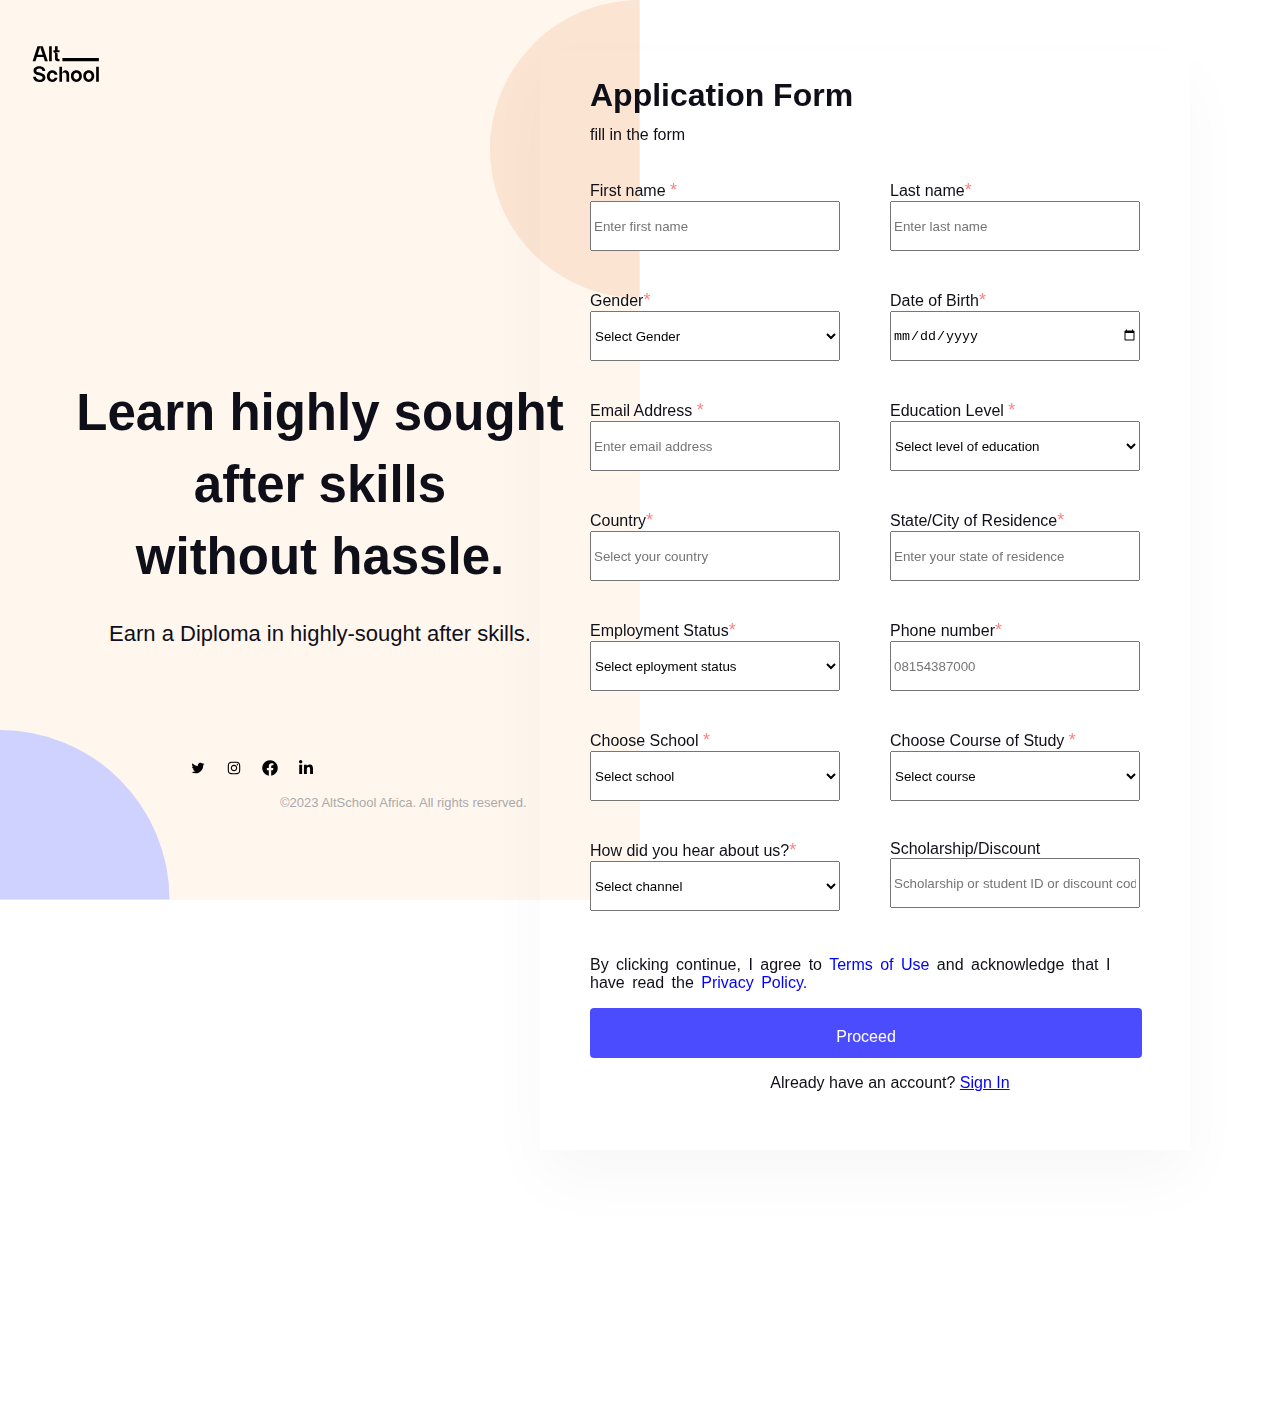
==== altschoolform.html @ 80c12e1e "final commit" ====
<html lang="en">
  <head>
    <meta charset="UTF-8" />
    <meta name="viewport" content="width=device-width, initial-scale=1.0" />
    <title>Document</title>
    <link rel="stylesheet" href="/style.css" />
  </head>
  <body>
    <div class="wrapper">
      <section class="firstdiv">
        <svg
          class="firstcircle"
          width="150"
          height="298"
          fill="none"
          xmlns="http://www.w3.org/2000/svg">
          <path
            d="M149.5 0C109.85 0 71.824 15.698 43.787 43.641 15.751 71.584 0 109.483 0 149c0 39.517 15.75 77.416 43.788 105.359C71.823 282.302 109.85 298 149.5 298V0Z"
            fill="#FBE4D1"></path>
        </svg>
        <svg
          class="secondcircle"
          width="170"
          height="170"
          fill="none"
          xmlns="http://www.w3.org/2000/svg"
        >
          <path
            fill-rule="evenodd"
            clip-rule="evenodd"
            d="M119.855 49.645A169.502 169.502 0 0 1 169.5 169.5H0V0a169.502 169.502 0 0 1 119.855 49.645Z"
            fill="#CFD1FF"
          ></path>
        </svg>
        <div class="logo">
          <a href="https://altschoolafrica.com" rel="noreferrer"
            ><svg
              width="80"
              height="80"
              fill="none"
              xmlns="http://www.w3.org/2000/svg">
              <path
                d="M17.835 21.207h-5.413L7.61 36.222h2.9l1.332-4.124h6.66l1.396 4.124h2.9l-4.962-15.015Zm-5.22 8.506 2.514-7.755 2.578 7.755h-5.091Zm14.152 6.53V21.208h-2.664v15.037h2.663Zm5.871-11.084v-3.952h-2.663v3.952h-1.611v2.084h.257s1.354 0 1.354 1.482v4.79a2.718 2.718 0 0 0 2.728 2.729h1.826V33.88h-1.053a.853.853 0 0 1-.838-.838v-4.124c0-1.59-3.372-1.676-3.93-1.676h5.82v-2.084h-1.89ZM16.074 47.945s-2.879-.666-2.964-.687c-.967-.258-1.783-.73-1.783-1.719 0-1.074 1.31-1.955 2.964-1.955 2.02 0 3.158 1.246 3.158 2.47h2.814c0-2.62-2.04-4.833-5.972-4.833-3.33 0-5.778 1.783-5.778 4.34 0 2.642 1.675 3.91 4.124 4.468 0 0 2.9.666 2.964.687 1.117.28 2.041.838 2.041 1.934 0 1.353-1.675 2.212-3.437 2.062-2.384-.194-3.265-1.762-3.265-2.879H8.147c0 2.45 2.041 5.156 6.101 5.263 3.05.065 6.208-1.61 6.208-4.446 0-2.621-1.804-4.082-4.382-4.705Zm11.227 6.638c-1.697 0-2.599-1.611-2.599-3.459 0-1.869 1.117-3.458 2.578-3.458 1.16 0 2.083.86 2.406 2.04h2.878c-.472-2.77-2.685-4.403-5.306-4.403-2.943 0-5.499 2.578-5.348 6.165.128 3.351 2.534 5.456 5.413 5.456 2.685 0 4.683-1.782 5.198-4.21h-2.964c-.236.967-1.096 1.869-2.256 1.869Zm9.745-4.425v.064-.064Zm3.05-4.812c-1.632.129-3.029 1.826-3.05 4.812.021-1.483.687-2.556 2.212-2.556 1.676 0 2.213 1.245 2.213 2.62v6.466h2.685V49.32c0-2.578-2.127-4.124-4.06-3.974Zm-5.714-3.695v15.037h2.664V41.651h-2.664Zm17.004 3.652c-2.857 0-5.478 2.127-5.478 5.821 0 3.695 2.578 5.779 5.478 5.8 2.921-.021 5.5-2.126 5.5-5.8 0-3.694-2.643-5.821-5.5-5.821Zm0 9.259c-1.418 0-2.793-1.118-2.793-3.438 0-2.19 1.354-3.437 2.793-3.458 1.46.021 2.814 1.289 2.814 3.458 0 2.32-1.375 3.438-2.814 3.438Zm12.377-9.26c-2.857 0-5.478 2.128-5.478 5.822 0 3.695 2.578 5.779 5.478 5.8 2.922-.021 5.5-2.126 5.5-5.8 0-3.694-2.643-5.821-5.5-5.821Zm0 9.26c-1.418 0-2.792-1.118-2.792-3.438 0-2.19 1.353-3.437 2.792-3.458 1.46.021 2.814 1.289 2.814 3.458 0 2.32-1.375 3.438-2.814 3.438Zm10.057 2.126V41.651h-2.664v15.037h2.664ZM73.852 32.963H37.407v3.26h36.445v-3.26Z"
                fill="#000"
              ></path></svg></a>
        </div>
        <div>
          <h1 class="firstheader">
            Learn highly sought <br />
            after skills <br />
            without hassle.
          </h1>
          <p class="firstpara">
            Earn a Diploma in highly-sought after skills.
          </p>
        </div>
        <div id="contact">
          <section><a href="https://twitter.com/altschoolafrica"><svg stroke="currentColor" fill="currentColor" stroke-width="0" viewBox="0 0 1024 1024" height="1em" width="1em" xmlns="http://www.w3.org/2000/svg"><path d="M928 254.3c-30.6 13.2-63.9 22.7-98.2 26.4a170.1 170.1 0 0 0 75-94 336.64 336.64 0 0 1-108.2 41.2A170.1 170.1 0 0 0 672 174c-94.5 0-170.5 76.6-170.5 170.6 0 13.2 1.6 26.4 4.2 39.1-141.5-7.4-267.7-75-351.6-178.5a169.32 169.32 0 0 0-23.2 86.1c0 59.2 30.1 111.4 76 142.1a172 172 0 0 1-77.1-21.7v2.1c0 82.9 58.6 151.6 136.7 167.4a180.6 180.6 0 0 1-44.9 5.8c-11.1 0-21.6-1.1-32.2-2.6C211 652 273.9 701.1 348.8 702.7c-58.6 45.9-132 72.9-211.7 72.9-14.3 0-27.5-.5-41.2-2.1C171.5 822 261.2 850 357.8 850 671.4 850 843 590.2 843 364.7c0-7.4 0-14.8-.5-22.2 33.2-24.3 62.3-54.4 85.5-88.2z"></path></svg></a><a href="https://instagram.com/altschoolafrica"><svg stroke="currentColor" fill="currentColor" stroke-width="0" viewBox="0 0 1024 1024" height="1em" width="1em" xmlns="http://www.w3.org/2000/svg"><path d="M512 306.9c-113.5 0-205.1 91.6-205.1 205.1S398.5 717.1 512 717.1 717.1 625.5 717.1 512 625.5 306.9 512 306.9zm0 338.4c-73.4 0-133.3-59.9-133.3-133.3S438.6 378.7 512 378.7 645.3 438.6 645.3 512 585.4 645.3 512 645.3zm213.5-394.6c-26.5 0-47.9 21.4-47.9 47.9s21.4 47.9 47.9 47.9 47.9-21.3 47.9-47.9a47.84 47.84 0 0 0-47.9-47.9zM911.8 512c0-55.2.5-109.9-2.6-165-3.1-64-17.7-120.8-64.5-167.6-46.9-46.9-103.6-61.4-167.6-64.5-55.2-3.1-109.9-2.6-165-2.6-55.2 0-109.9-.5-165 2.6-64 3.1-120.8 17.7-167.6 64.5C132.6 226.3 118.1 283 115 347c-3.1 55.2-2.6 109.9-2.6 165s-.5 109.9 2.6 165c3.1 64 17.7 120.8 64.5 167.6 46.9 46.9 103.6 61.4 167.6 64.5 55.2 3.1 109.9 2.6 165 2.6 55.2 0 109.9.5 165-2.6 64-3.1 120.8-17.7 167.6-64.5 46.9-46.9 61.4-103.6 64.5-167.6 3.2-55.1 2.6-109.8 2.6-165zm-88 235.8c-7.3 18.2-16.1 31.8-30.2 45.8-14.1 14.1-27.6 22.9-45.8 30.2C695.2 844.7 570.3 840 512 840c-58.3 0-183.3 4.7-235.9-16.1-18.2-7.3-31.8-16.1-45.8-30.2-14.1-14.1-22.9-27.6-30.2-45.8C179.3 695.2 184 570.3 184 512c0-58.3-4.7-183.3 16.1-235.9 7.3-18.2 16.1-31.8 30.2-45.8s27.6-22.9 45.8-30.2C328.7 179.3 453.7 184 512 184s183.3-4.7 235.9 16.1c18.2 7.3 31.8 16.1 45.8 30.2 14.1 14.1 22.9 27.6 30.2 45.8C844.7 328.7 840 453.7 840 512c0 58.3 4.7 183.2-16.2 235.8z"></path></svg></a><a href="https://facebook.com/AltSchoolAfrica"><svg stroke="currentColor" fill="currentColor" stroke-width="0" viewBox="0 0 512 512" height="1em" width="1em" xmlns="http://www.w3.org/2000/svg"><path d="M504 256C504 119 393 8 256 8S8 119 8 256c0 123.78 90.69 226.38 209.25 245V327.69h-63V256h63v-54.64c0-62.15 37-96.48 93.67-96.48 27.14 0 55.52 4.84 55.52 4.84v61h-31.28c-30.8 0-40.41 19.12-40.41 38.73V256h68.78l-11 71.69h-57.78V501C413.31 482.38 504 379.78 504 256z"></path></svg></a><a href="https://linkedin.com/school/altschoolafrica"><svg stroke="currentColor" fill="currentColor" stroke-width="0" viewBox="0 0 448 512" height="1em" width="1em" xmlns="http://www.w3.org/2000/svg"><path d="M100.28 448H7.4V148.9h92.88zM53.79 108.1C24.09 108.1 0 83.5 0 53.8a53.79 53.79 0 0 1 107.58 0c0 29.7-24.1 54.3-53.79 54.3zM447.9 448h-92.68V302.4c0-34.7-.7-79.2-48.29-79.2-48.29 0-55.69 37.7-55.69 76.7V448h-92.78V148.9h89.08v40.8h1.3c12.4-23.5 42.69-48.3 87.88-48.3 94 0 111.28 61.9 111.28 142.3V448z"></path></svg></a></section>
          
        </div>
        <span class="cspan">©<!-- -->2023<!-- --> AltSchool Africa. All rights reserved.</span>
        
      </section>

      <section id="seconddiv">
        <div id="main">
          <h2> Application Form</h2>
          <p id="fill">fill in the form</p>
          <form action="get">
            <div id="name">
              <div id="firstname">
                <label for="name"> First name <span id="star">*</span></label><br>
                <input class="input" type="text" placeholder="Enter first name">
              </div>

              <div id="firstname">
                <label for="name"> Last name<span id="star">*</span></label><br>
                <input class="input" type="text" placeholder="Enter last name">
              </div>
            </div>

            <div id="name">
              <div id="firstname">
                <label for="name"> Gender<span id="star">*</span></label><br>
                <select name="Gender">
                  <option value="">Select Gender</option>
                  <option value="Male">Male</option>
                  <option value="Female">Female</option>
                </select>
              </div>

              <div id="firstname">
                <label for="name"> Date of Birth<span id="star">*</span></label><br>
                <input class="input" type="date" placeholder="">
              </div>
            </div>

            <div id="name">
              <div id="firstname">
                <label for="name"> Email Address <span id="star">*</span></label><br>
                <input class="input" type="text" placeholder="Enter email address">
              </div>

              <div id="firstname">
                <label for="name"> Education Level <span id="star">*</span></label><br>
                <select name="Gender">
                  <option value="">Select level of education</option>
                  <option value="Bsc">Bsc</option>
                  <option value="Msc">Msc</option>
                  <option value="Diploma">Diploma</option>
                  <option value="Doctorate(PhD)">Doctorate(PhD)</option>
                  <option value="High School / Secondary School">High School / Secondary School</option>
                  <option value="Under Graduate">Under Graduate</option>
                  <option value="Junior / Middle School">Junior / Middle School</option>
                  <option value="Post Graduate">Post Graduate</option>
                </select>
              </div>
            </div>

            <div id="name">
              <div id="firstname">
                <label for="name"> Country<span id="star">*</span></label><br>
                <input class="input" type="text" placeholder="Select your country">
              </div>

              <div id="firstname">
                <label for="name"> State/City of Residence<span id="star">*</span></label><br>
                <input class="input" type="text" placeholder="Enter your state of residence">
              </div>
            </div>

            <div id="name">
              <div id="firstname">
                <label for="name"> Employment Status<span id="star">*</span></label><br>
                <select name="Gender">
                  <option value="">Select eployment status</option>
                  <option value="employed">Bsc</option>
                  <option value="unemployed">Msc</option>
                  <option value="self-employed">Diploma</option>
                  </select>
              </div>

              <div id="firstname">
                <label for="name"> Phone number<span id="star">*</span></label><br>
                <input class="input" type="number" placeholder="08154387000">
              </div>
            </div>

            <div id="name">
              <div id="firstname">
                <label for="name"> Choose School <span id="star">*</span></label><br>
                <select name="Gender">
                  <option value="">Select school</option>
                  <option value="School of Creative Economy"></option>
                  <option value="School of Business"></option>
                  </select>
              </div>

              <div id="firstname">
                <label for="name"> Choose Course of Study <span id="star">*</span></label><br>
                <select name="Gender">
                  <option value="">Select course</option>
                  <option value="School of Creative Economy"></option>
                  <option value="School of Business"></option>
                  </select>
              </div>
            </div>

            <div id="name">
              <div id="firstname">
                <label for="name"> How did you hear about us?<span id="star">*</span></label><br>
                <select name="Gender">
                  <option value="">Select channel</option>
                  <option value="Twitter"></option>
                  <option value="facebook"></option>
                  <option value="Linkedin"></option>
                  <option value="Youtube"></option>
                  <option value="Friend"></option>
                  <option value="Whatsapp"></option>
                  <option value="Instagram"></option>
                  <option value="Bill Board"></option>
                  </select>
              </div>

              <div id="firstname">
                <label for="name"> Scholarship/Discount <code></code></label><br>
                <input class="input" type="text" placeholder="Scholarship or student ID or discount code">
              </div>
            </div>

            <div>
              <p id="termofuse">By clicking continue, I agree to  <span>Terms of Use</span> and acknowledge that I
                have read the  <span>Privacy Policy.</span></p>
              </div>

              <div >
                <p id="register">Proceed</p>
              </div>
              <div >
                <p id="signin"> Already have an account? <a href="">Sign In</a></p>
              </div>
            </div>
        
          </form>
          

        </div>


      </section>
      
    </div>
  </body>
</html>
---- style.css ----
::-webkit-scrollbar {
    width: 0px;
    background: transparent; /* make scrollbar transparent */
}

body {
    color: rgb(15, 15, 25);
    margin: 0px;
    padding: 0px;
    font-family: AlmarenaDisplayRegular, sans-serif;
    font-size: 16px;
    overflow-x: hidden;
    scroll-behavior: smooth;
}

.wrapper {
    /* border: 4px solid red; */
    width: 100%;
    height: 100vh;
    display: flex;
    /* background-color: red; */
}

.firstdiv {
    width: 50%;
    height: 100vh;
    display: flex;
    top: 0;
    bottom: 0;
    flex-direction: column;
    justify-content: space-between;
    /* border: 1px solid black; */
    background-color: #fff6ee ;
    position: relative;
    position: fixed;
}


.firstcircle {
    position: absolute;
    top: 0;
    right: 0;
}

.secondcircle {
    position: absolute;
    bottom: 0;
    left: 0;
}

.logo {
    padding: 25px 0px 0px 25px;
}

.firstheader {
    font-family: AlmarenaDisplayBold, sans-serif;
    font-size: 3.1875rem;
    line-height: 72px;
    text-align: center;
    margin-bottom: 25px;
    /* font-weight: 500; */
    /* margin-top: 0; */
    /* border: 1px solid black; */
}

.firstpara {
    font-family: AlmarenaDisplayLight, sans-serif;
    font-size: 1.375rem;
    line-height: 32px;
    text-align: center;
    margin-bottom: 250px;
}

#seconddiv {
    /* background-color: black; */
    width: 100%;
    height: 150vh;
    padding: 35px 77px;
    /* overflow-y: auto; */
    position: relative;
    
}

#main {
    /* border: 2px solid red; */
    width: 600px;
    height: 1100px;
    position: absolute;
    right: 90;
    top: 50;
    display: flex;
    flex-direction: column;
    row-gap: 30px;
    box-shadow: rgba(0, 0, 0, 0.03) 0px 30px 60px;
    padding-inline-start: 50px;
    
}

h2 {
       /* border: 1px dotted black; */
       font-size: xx-large;
       text-decoration: double;
    /* width: 100%;
    height: 40px; */
    }
    
    #fill {
        /* border: 1px dotted black; */
        position: absolute;
        top: 60;
        
   }

   #name {
   width: 100%;
   height: 100px;
   /* border: 1px solid black; */
   padding-top: 10px;
   display: flex;
   column-gap: 50px;
}

#firstname {
       /* border: 1px solid black; */
       width: 250px;
       margin-block-end: 50px;
    }
    .input {
        height: 50px;
        width: 250px;
    }
    
    select {
        height: 50px;
        width: 250px;
    }
    
    #termofuse {
        width: 87%; 
        /* border: 1px solid black; */
        word-spacing: 3px;
}

#register {
    width: 92%;
    height: 30px; 
    /* border: 1px solid black; */
    text-align: center;
    color: #fff;
    background-color: rgb(0,0,255,0.7);
    border-radius: 4px;
    padding-top: 20px;
}

#signin {
    width: 100%;
    height: 30px; 
    /* border: 1px solid black; */
    text-align: center;
}

#signin a {
    color: blue;
}

span {
    color: blue;
}

#contact {
    width: 400px;
    height: 40px;
    position: absolute;
    bottom: 100;
    right: 60;
}

#contact a {
    margin: 10px;
    margin-bottom: 30px;
    color: black;
}

.cspan {
    color: #aaa;
    bottom: 90px;
    left: 280;
    position: absolute;
    font-size: small;
    text-decoration: double;
}

#star {
    color: rgb(255,0,0,0.5);
    font-size: 18px;
    
}
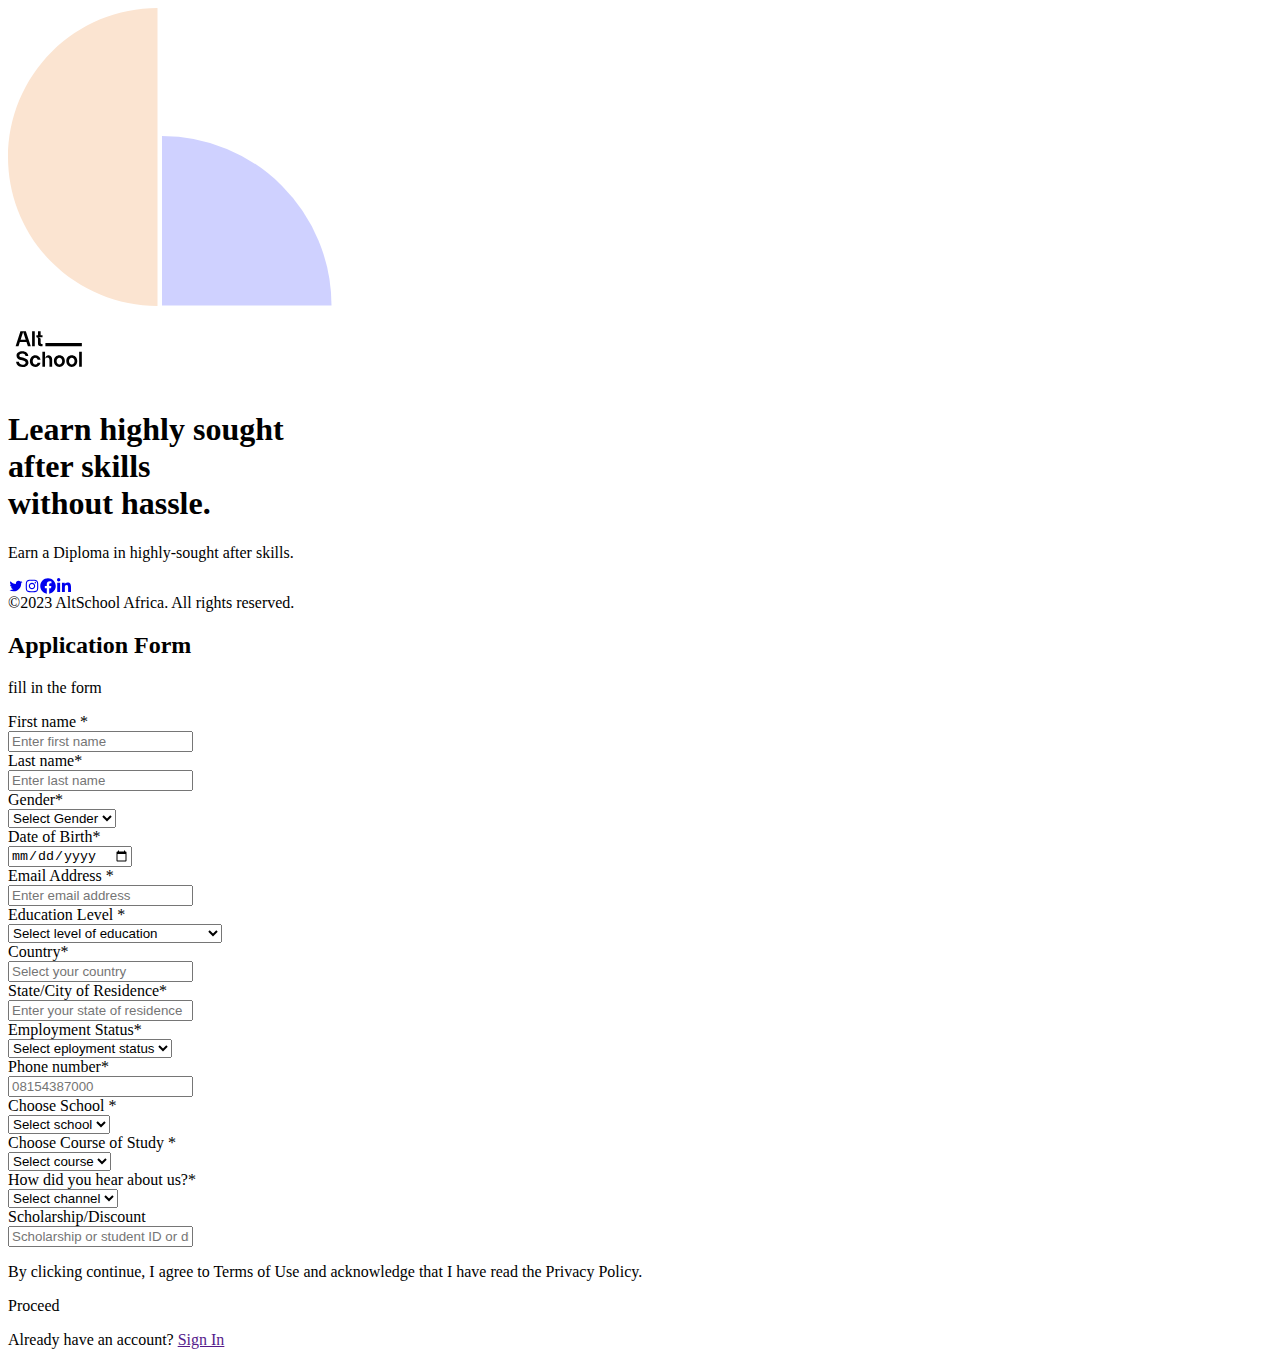
==== commit fbba95ff: "style" ====
--- a/altschoolform.html
+++ b/altschoolform.html
@@ -3,7 +3,7 @@
     <meta charset="UTF-8" />
     <meta name="viewport" content="width=device-width, initial-scale=1.0" />
     <title>Document</title>
-    <link rel="stylesheet" href="/style.css" />
+    <link rel="stylesheet" href="/about/style.css" />
   </head>
   <body>
     <div class="wrapper">
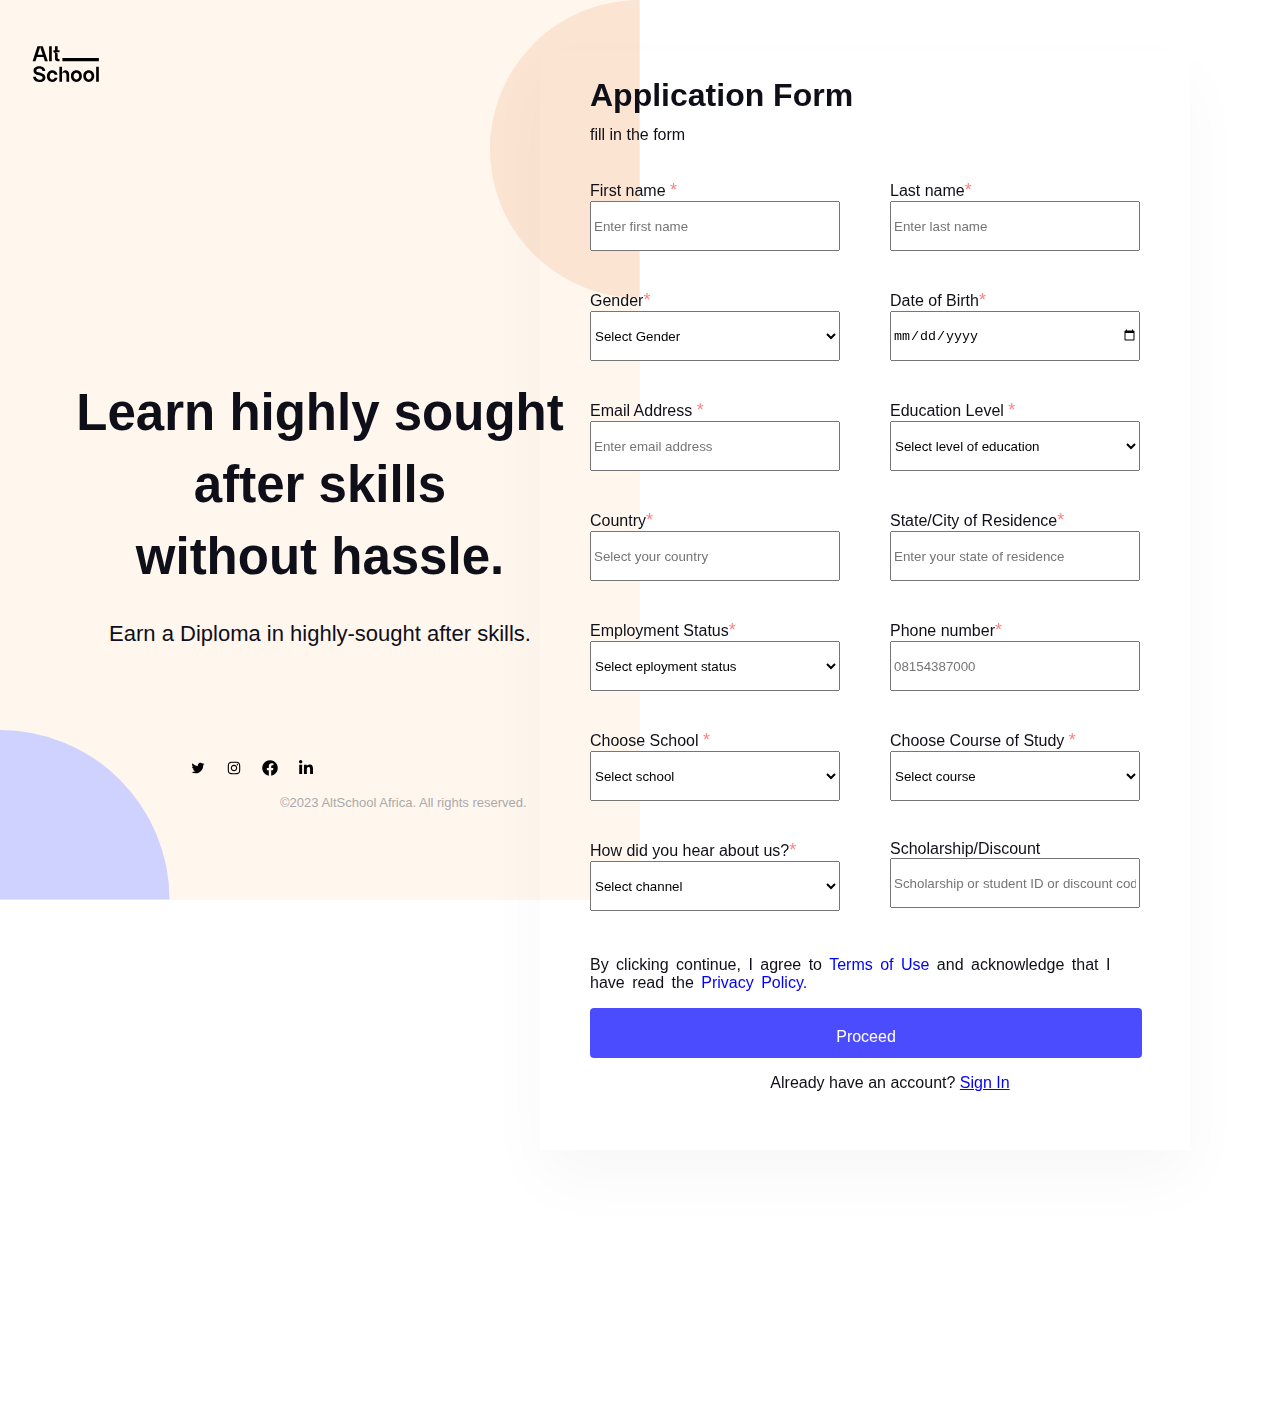
==== commit 3fb06865: "last commit" ====
--- a/altschoolform.html
+++ b/altschoolform.html
@@ -2,8 +2,8 @@
   <head>
     <meta charset="UTF-8" />
     <meta name="viewport" content="width=device-width, initial-scale=1.0" />
-    <title>Document</title>
-    <link rel="stylesheet" href="/about/style.css" />
+    <title>AltSchool Form</title>
+    <link rel="stylesheet" href="/style.css" />
   </head>
   <body>
     <div class="wrapper">
--- a/style.css
+++ b/style.css
@@ -0,0 +1,241 @@
+::-webkit-scrollbar {
+    width: 0px;
+    background: transparent; /* make scrollbar transparent */
+}
+
+body {
+    color: rgb(15, 15, 25);
+    margin: 0px;
+    padding: 0px;
+    font-family: AlmarenaDisplayRegular, sans-serif;
+    font-size: 16px;
+    overflow-x: hidden;
+    scroll-behavior: smooth;
+}
+
+.wrapper {
+    /* border: 4px solid red; */
+    width: 100%;
+    height: 100vh;
+    display: flex;
+    /* background-color: red; */
+}
+
+.firstdiv {
+    width: 50%;
+    height: 100vh;
+    display: flex;
+    top: 0;
+    bottom: 0;
+    flex-direction: column;
+    justify-content: space-between;
+    /* border: 1px solid black; */
+    background-color: #fff6ee ;
+    position: relative;
+    position: fixed;
+}
+
+
+.firstcircle {
+    position: absolute;
+    top: 0;
+    right: 0;
+}
+
+.secondcircle {
+    position: absolute;
+    bottom: 0;
+    left: 0;
+}
+
+.logo {
+    padding: 25px 0px 0px 25px;
+}
+
+.firstheader {
+    font-family: AlmarenaDisplayBold, sans-serif;
+    font-size: 3.1875rem;
+    line-height: 72px;
+    text-align: center;
+    margin-bottom: 25px;
+    /* font-weight: 500; */
+    /* margin-top: 0; */
+    /* border: 1px solid black; */
+}
+
+.firstpara {
+    font-family: AlmarenaDisplayLight, sans-serif;
+    font-size: 1.375rem;
+    line-height: 32px;
+    text-align: center;
+    margin-bottom: 250px;
+}
+
+#seconddiv {
+    /* background-color: black; */
+    width: 100%;
+    height: 150vh;
+    padding: 35px 77px;
+    /* overflow-y: auto; */
+    position: relative;
+    
+}
+
+#main {
+    /* border: 2px solid red; */
+    width: 600px;
+    height: 1100px;
+    position: absolute;
+    right: 90;
+    top: 50;
+    display: flex;
+    flex-direction: column;
+    row-gap: 30px;
+    box-shadow: rgba(0, 0, 0, 0.03) 0px 30px 60px;
+    padding-inline-start: 50px;
+    
+}
+
+h2 {
+       /* border: 1px dotted black; */
+       font-size: xx-large;
+       text-decoration: double;
+    /* width: 100%;
+    height: 40px; */
+    }
+    
+    #fill {
+        /* border: 1px dotted black; */
+        position: absolute;
+        top: 60;
+        
+   }
+
+   #name {
+   width: 100%;
+   height: 100px;
+   /* border: 1px solid black; */
+   padding-top: 10px;
+   display: flex;
+   column-gap: 50px;
+}
+
+#firstname {
+       /* border: 1px solid black; */
+       width: 250px;
+       margin-block-end: 50px;
+    }
+    .input {
+        height: 50px;
+        width: 250px;
+    }
+    
+    select {
+        height: 50px;
+        width: 250px;
+    }
+    
+    #termofuse {
+        width: 87%; 
+        /* border: 1px solid black; */
+        word-spacing: 3px;
+}
+
+#register {
+    width: 92%;
+    height: 30px; 
+    /* border: 1px solid black; */
+    text-align: center;
+    color: #fff;
+    background-color: rgb(0,0,255,0.7);
+    border-radius: 4px;
+    padding-top: 20px;
+}
+
+#signin {
+    width: 100%;
+    height: 30px; 
+    /* border: 1px solid black; */
+    text-align: center;
+}
+
+#signin a {
+    color: blue;
+}
+
+span {
+    color: blue;
+}
+
+#contact {
+    width: 400px;
+    height: 40px;
+    position: absolute;
+    bottom: 100;
+    right: 60;
+}
+
+#contact a {
+    margin: 10px;
+    margin-bottom: 30px;
+    color: black;
+}
+
+.cspan {
+    color: #aaa;
+    bottom: 90px;
+    left: 280;
+    position: absolute;
+    font-size: small;
+    text-decoration: double;
+}
+
+#star {
+    color: rgb(255,0,0,0.5);
+    font-size: 18px;
+    
+}
+
+@media only screen and (max-width: 600px) {
+ .firstdiv {
+    display: none;
+ }
+
+ .seconddiv {
+    width: 100%;
+    position: relative;
+ }
+
+ #main {
+    flex-direction: column;
+    position: absolute;
+    right: 0px;
+    left: 0px;
+    margin: 0 auto;
+    width: 300px;
+    height: 260vh;
+}
+#name {
+    flex-direction: column;
+    row-gap: 0px;
+    margin-bottom: 100px;
+    
+}
+
+}
+
+@media only screen and (max-width: 800px) {
+    .firstdiv {
+        display: none;
+        
+    }
+    
+    #main {
+        position: absolute;
+        border: 4px dotted black;
+        right: 0;
+        left: 0;
+        margin: 0 auto;
+
+ }
+}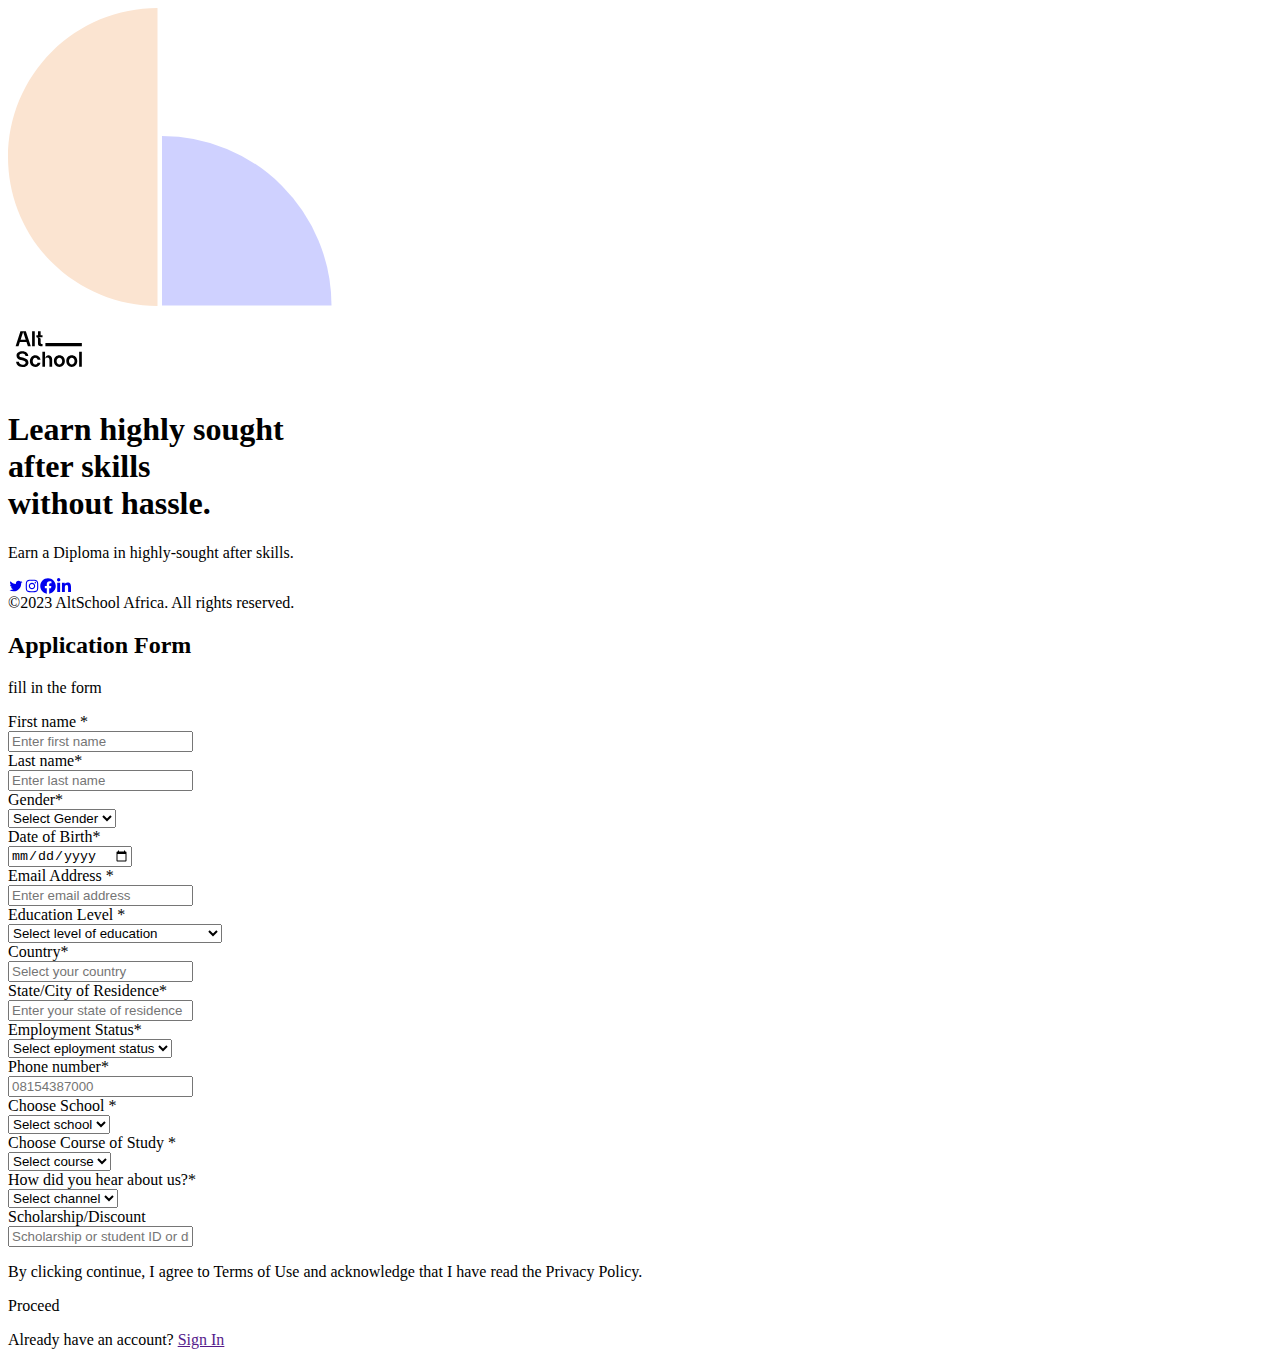
==== commit 40cb2d1b: "Update altschoolform.html" ====
--- a/altschoolform.html
+++ b/altschoolform.html
@@ -3,7 +3,7 @@
     <meta charset="UTF-8" />
     <meta name="viewport" content="width=device-width, initial-scale=1.0" />
     <title>AltSchool Form</title>
-    <link rel="stylesheet" href="/style.css" />
+    <link rel="stylesheet" href="/about/style.css" />
   </head>
   <body>
     <div class="wrapper">
